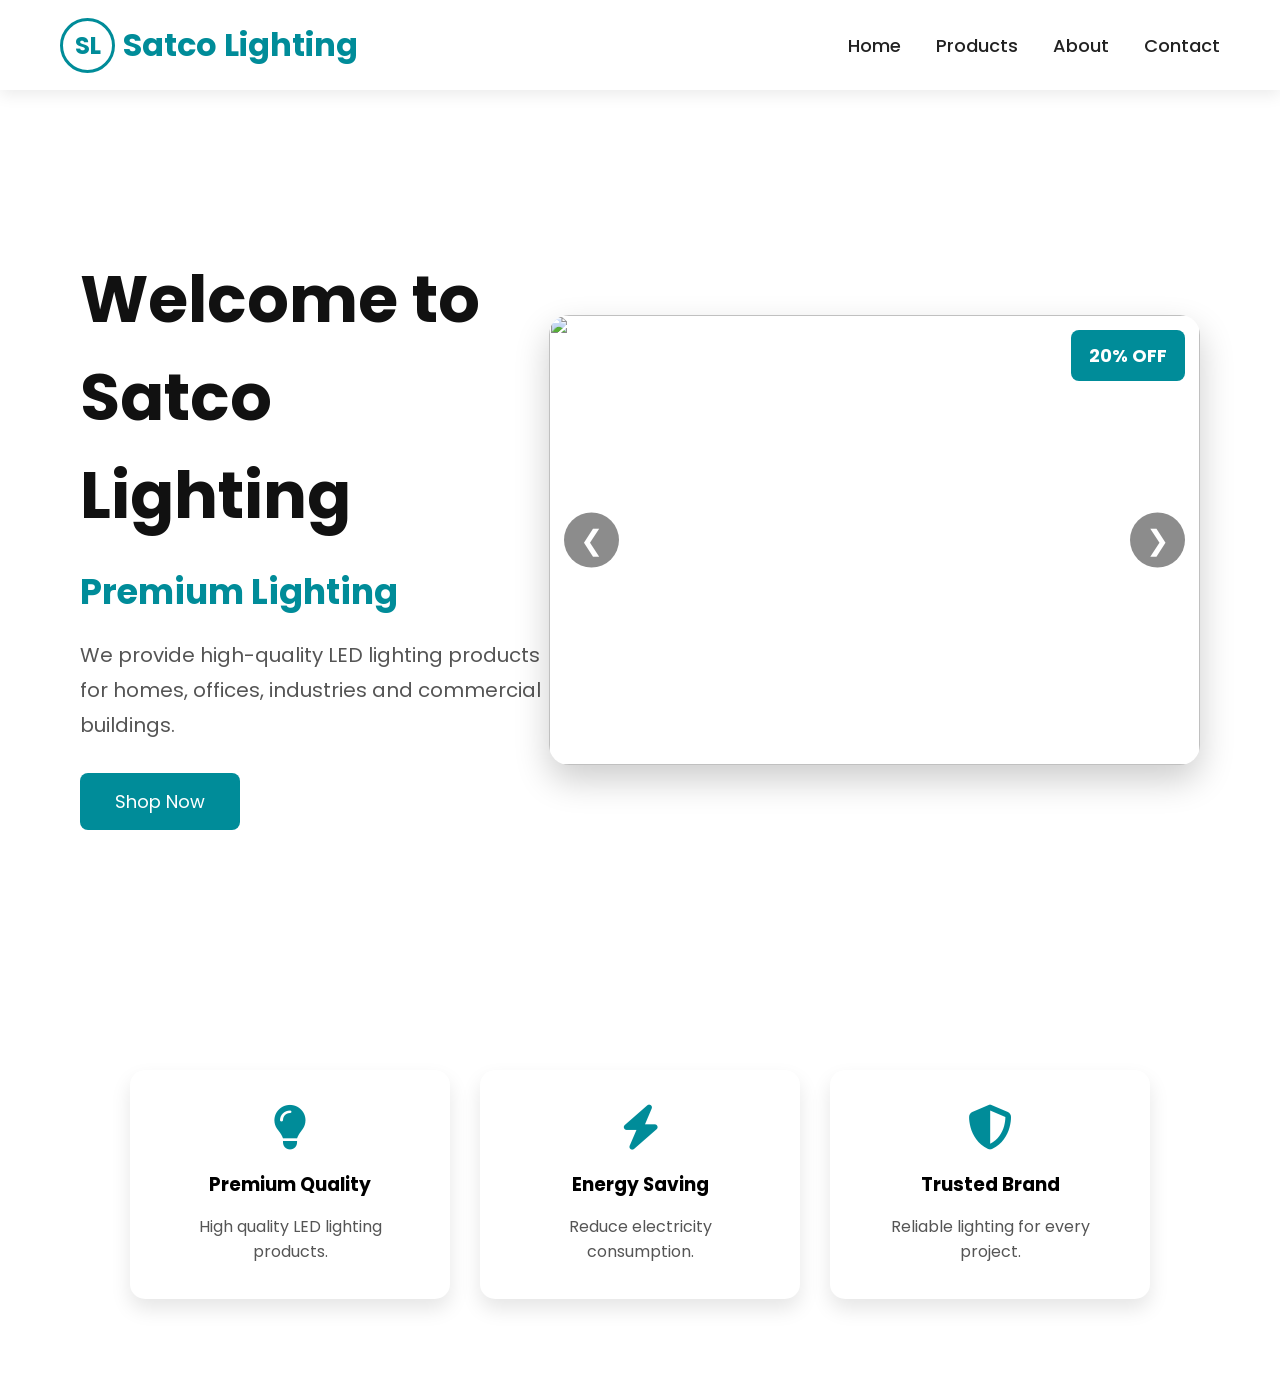
==== index.html @ d3492614 "Add files via upload" ====
<!DOCTYPE html>
<html lang="en">
<head>
    <meta charset="UTF-8">
    <meta name="viewport" content="width=device-width, initial-scale=1.0">
    <title>Satco Lighting</title>

    <link rel="stylesheet" href="back.css">
    <link href="https://fonts.googleapis.com/css2?family=Poppins:wght@300;400;600;700&display=swap" rel="stylesheet">

    <!-- Font Awesome -->
    <link rel="stylesheet"
    href="https://cdnjs.cloudflare.com/ajax/libs/font-awesome/6.6.0/css/all.min.css">
</head>

<body>

<!-- ================= NAVBAR ================= -->

<nav>

    <div class="logo">

        <div class="logo-circle">
            SL
        </div>

        <h2>Satco Lighting</h2>

    </div>

    <ul>

        <li><a href="#">Home</a></li>
        <li><a href="products.html">Products</a></li>
        <li><a href="about.html">About</a></li>
        <li><a href="contact.html">Contact</a></li>

    </ul>

</nav>

<!-- ================= HERO ================= -->

<section class="hero">

<div class="content">

<h1>Welcome to Satco Lighting</h1>

<h3>Premium Lighting </h3>

<p>

We provide high-quality LED lighting
products for homes, offices,
industries and commercial buildings.

</p>

<a href="products.html">

<button>

Shop Now

</button>

</a>

</div>

<!-- Slider -->

<div class="slider">

<button class="prev" onclick="prevSlide()">

&#10094;

</button>

<img id="slide" src="image/slide1.jpg">

<div class="offer">

20% OFF

</div>

<button class="next" onclick="nextSlide()">

&#10095;

</button>

</div>

</section>

<!-- ================= FEATURES ================= -->

<section class="features">

<div class="box">

<i class="fa-solid fa-lightbulb"></i>

<h3>Premium Quality</h3>

<p>High quality LED lighting products.</p>

</div>

<div class="box">

<i class="fa-solid fa-bolt"></i>

<h3>Energy Saving</h3>

<p>Reduce electricity consumption.</p>

</div>

<div class="box">

<i class="fa-solid fa-shield-halved"></i>

<h3>Trusted Brand</h3>

<p>Reliable lighting for every project.</p>

</div>

</section>
<script src="script.js"></script>
</body>
</html>
---- back.css ----
*{
    margin:0;
    padding:0;
    box-sizing:border-box;
    font-family:'Poppins',sans-serif;
}
html{
    scroll-behavior:smooth;
}
body{
    background-image: url("https://images.openai.com/static-rsc-4/ODvC-ERh1XqCTA-tdFCiO4ao4Kj13s1nmLYeNk9GVZVFRtSZ5WHa5KbkNUneTAa3gNjtJPFjZRpOA0WqSKpKFJEW_UgYallwQziA3O27T353OhdfLihIZiVcieoV8XmPHOSKwbOXJ0anWzH2ypEZ9TKabrXmhdJHAZjYK2c9nvQiJvuOq0x7-X59zuIgcg1o?purpose=fullsize");
}
nav{
    width:100%;
    height:90px;
    background:#fff;
    display:flex;
    justify-content:space-between;
    align-items:center;
    padding:0 60px;
    position:fixed;
    top:0;
    left:0;
    z-index:1000;
    box-shadow:0 5px 15px rgba(0,0,0,.08);
}
.logo{
    display:flex;
    align-items:center;
    gap:8px;
}
.logo-circle{
    width:55px;
    height:55px;
    border:3px solid #008c99;
    border-radius:50%;
    display:flex;
    justify-content:center;
    align-items:center;
    font-size:24px;
    font-weight:700;
    color:#008c99;
    transition:.3s;
}
.logo-circle:hover{
    background:#008c99;
    color:#fff;
}
.logo h2{
    font-size:32px;
    color:#008c99;
    font-weight:700;
}
nav ul{
    display:flex;
    list-style:none;
    gap:35px;
}
nav ul li a{
    text-decoration:none;
    color:#222;
    font-size:18px;
    font-weight:500;
    transition:.3s;
    position:relative;
}
nav ul li a::after{
    content:"";
    width:0;
    height:3px;
    background:#008c99;
    position:absolute;
    left:0;
    bottom:-8px;
    transition:.3s;
}
nav ul li a:hover{
    color:#008c99;
}
nav ul li a:hover::after{
    width:100%;
}
.hero{
    margin-top:90px;
    min-height:100vh;
    display:flex;
    justify-content:space-between;
    align-items:center;
    padding:80px;
}
.content{
    width:45%;
}
.content h1{
    font-size:65px;
    color:#111;
}
.content h3{
    font-size:35px;
    color:#008c99;
    margin:20px 0;
}
.content p{
    font-size:20px;
    color:#555;
    line-height:35px;
}
.content button{
    margin-top:30px;
    padding:15px 35px;
    border:none;
    background:#008c99;
    color:white;
    font-size:18px;
    border-radius:8px;
    cursor:pointer;
    transition:.3s;
}
.content button:hover{
    background:#006d77;
    transform:translateY(-3px);
}
.slider{
    width:700px;
    height:450px;
    position:relative;
    border-radius:20px;
    overflow:hidden;
    box-shadow:0 15px 35px rgba(0,0,0,.2);
}
.slider img{
    width:100%;
    height:100%;
    object-fit:cover;
}
.prev,
.next{
    position:absolute;
    top:50%;
    transform:translateY(-50%);
    width:55px;
    height:55px;
    border:none;
    border-radius:50%;
    background:rgba(0,0,0,.45);
    color:white;
    font-size:28px;
    cursor:pointer;
    transition:.3s;
}
.prev{
    left:15px;
}
.next{
    right:15px;
}
.prev:hover,
.next:hover{
    background:#008c99;
}
.offer{
    position:absolute;
    top:15px;
    right:15px;
    background:#008c99;
    color:white;
    padding:12px 18px;
    border-radius:8px;
    font-size:18px;
    font-weight:bold;
}
.features{
    display:flex;
    justify-content:center;
    gap:30px;
    padding:80px;
}
.box{
    width:320px;
    background:white;
    padding:35px;
    text-align:center;
    border-radius:15px;
    box-shadow:0 10px 20px rgba(0,0,0,.1);
    transition:.3s;
}
.box:hover{
    transform:translateY(-10px);
}
.box i{
    font-size:45px;
    color:#008c99;
    margin-bottom:20px;
}
.box h3{
    margin-bottom:15px;
}
.box p{
    color:#555;
}
.about{
padding:140px 80px;
background:#f7f7f7;
}
.about-content{
text-align:center;
}
.about-content h1{
font-size:55px;
color:#008c99;
margin-bottom:30px;
}
.about-content p{
font-size:20px;
line-height:35px;
width:80%;
margin:auto;
}
.about-box{
display:flex;
justify-content:center;
gap:30px;
margin-top:60px;
}
.card{
background:white;
padding:35px;
width:320px;
border-radius:15px;
box-shadow:0 10px 20px rgba(0,0,0,.15);
transition:.3s;
}
.card:hover{
transform:translateY(-10px);
}
.card i{
font-size:45px;
color:#008c99;
margin-bottom:20px;
}
.contact{
padding:140px 80px;
text-align:center;
}
.contact h1{
font-size:55px;
margin-bottom:40px;
color:#008c99;
}
form{
width:600px;
margin:auto;
display:flex;
flex-direction:column;
gap:20px;
}
input,textarea{
padding:18px;
font-size:18px;
border:1px solid #ccc;
border-radius:8px;
}
textarea{
height:180px;
resize:none;
}
form button{
padding:16px;
background:#008c99;
color:white;
font-size:20px;
border:none;
border-radius:8px;
cursor:pointer;
}
form button:hover{
background:#006d77;
}
.products{
padding:140px 80px;
background:#f7f7f7;
}
.products h1{
text-align:center;
font-size:50px;
margin-bottom:50px;
color:#008c99;
}
.product-container{
display:grid;
grid-template-columns:repeat(4,1fr);
gap:30px;
}
.product-card{
background:white;
border-radius:15px;
overflow:hidden;
box-shadow:0 10px 20px rgba(0,0,0,.15);
transition:.3s;
}
.product-card:hover{
transform:translateY(-10px);
}
.product-card img{
width:100%;
height:220px;
object-fit:cover;
}
.product-card h3{
padding:15px;
}
.product-card p{
padding:0 15px 15px;
color:#555;
}
.product-card button{
margin:15px;
padding:12px 25px;
border:none;
background:#008c99;
color:white;
border-radius:8px;
cursor:pointer;
}
.product-card button:hover{
background:#006d77;
}
.footer{
background:#111;
color:white;
padding:60px 80px 30px;
margin-top:60px;
}
.footer-container{
display:flex;
justify-content:space-between;
flex-wrap:wrap;
gap:40px;
}
.footer-box{
width:300px;
}
.footer-box h2,
.footer-box h3{
margin-bottom:20px;
color:#00b8c9;
}
.footer-box p{
line-height:28px;
color:#ddd;
}
.footer-box a{
display:block;
color:#ddd;
text-decoration:none;
margin:10px 0;
transition:.3s;
}
.footer-box a:hover{
color:#00b8c9;
padding-left:8px;
}
.social{
margin-top:30px;
text-align:center;
}
.social i{
font-size:28px;
margin:0 15px;
cursor:pointer;
transition:.3s;
}
.social i:hover{
color:#00b8c9;
transform:scale(1.2);
}
.copy{
margin-top:25px;
text-align:center;
color:#aaa;
}
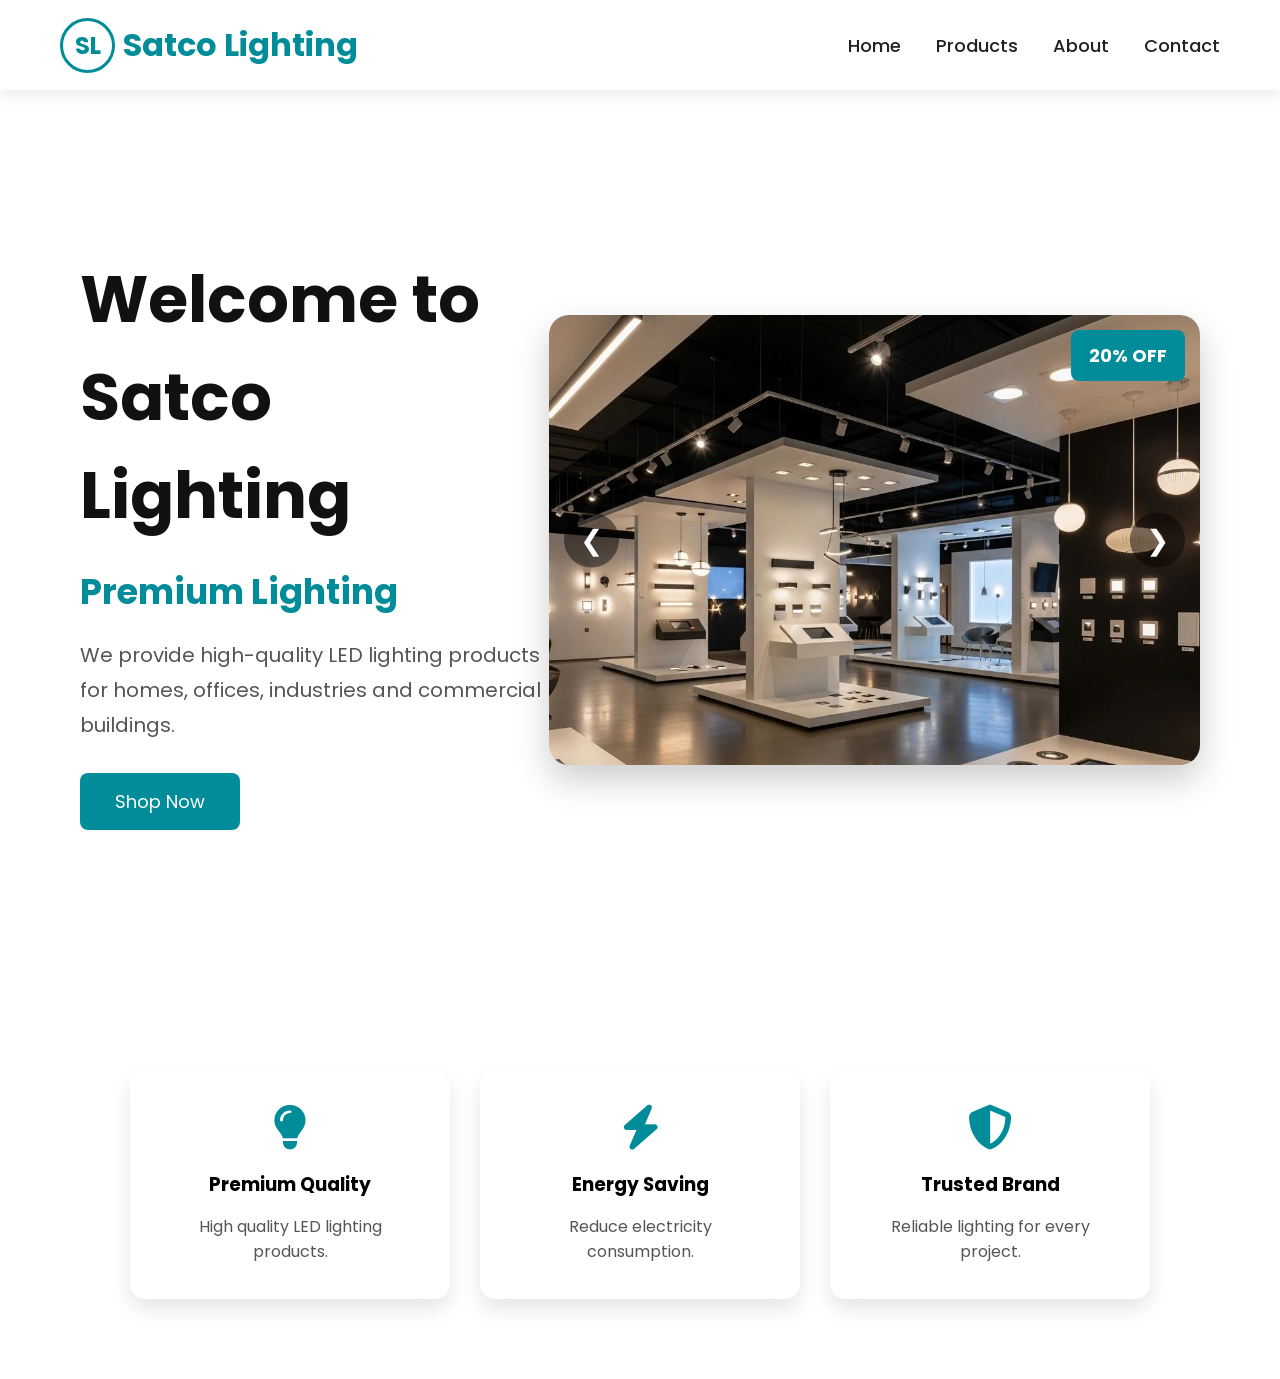
==== commit f95a7618: "Update index.html" ====
--- a/index.html
+++ b/index.html
@@ -80,7 +80,7 @@
 
 </button>
 
-<img id="slide" src="image/slide1.jpg">
+<img id="slide" src="slide1.jpg">
 
 <div class="offer">
 
@@ -135,4 +135,4 @@
 </section>
 <script src="script.js"></script>
 </body>
-</html>+</html>
